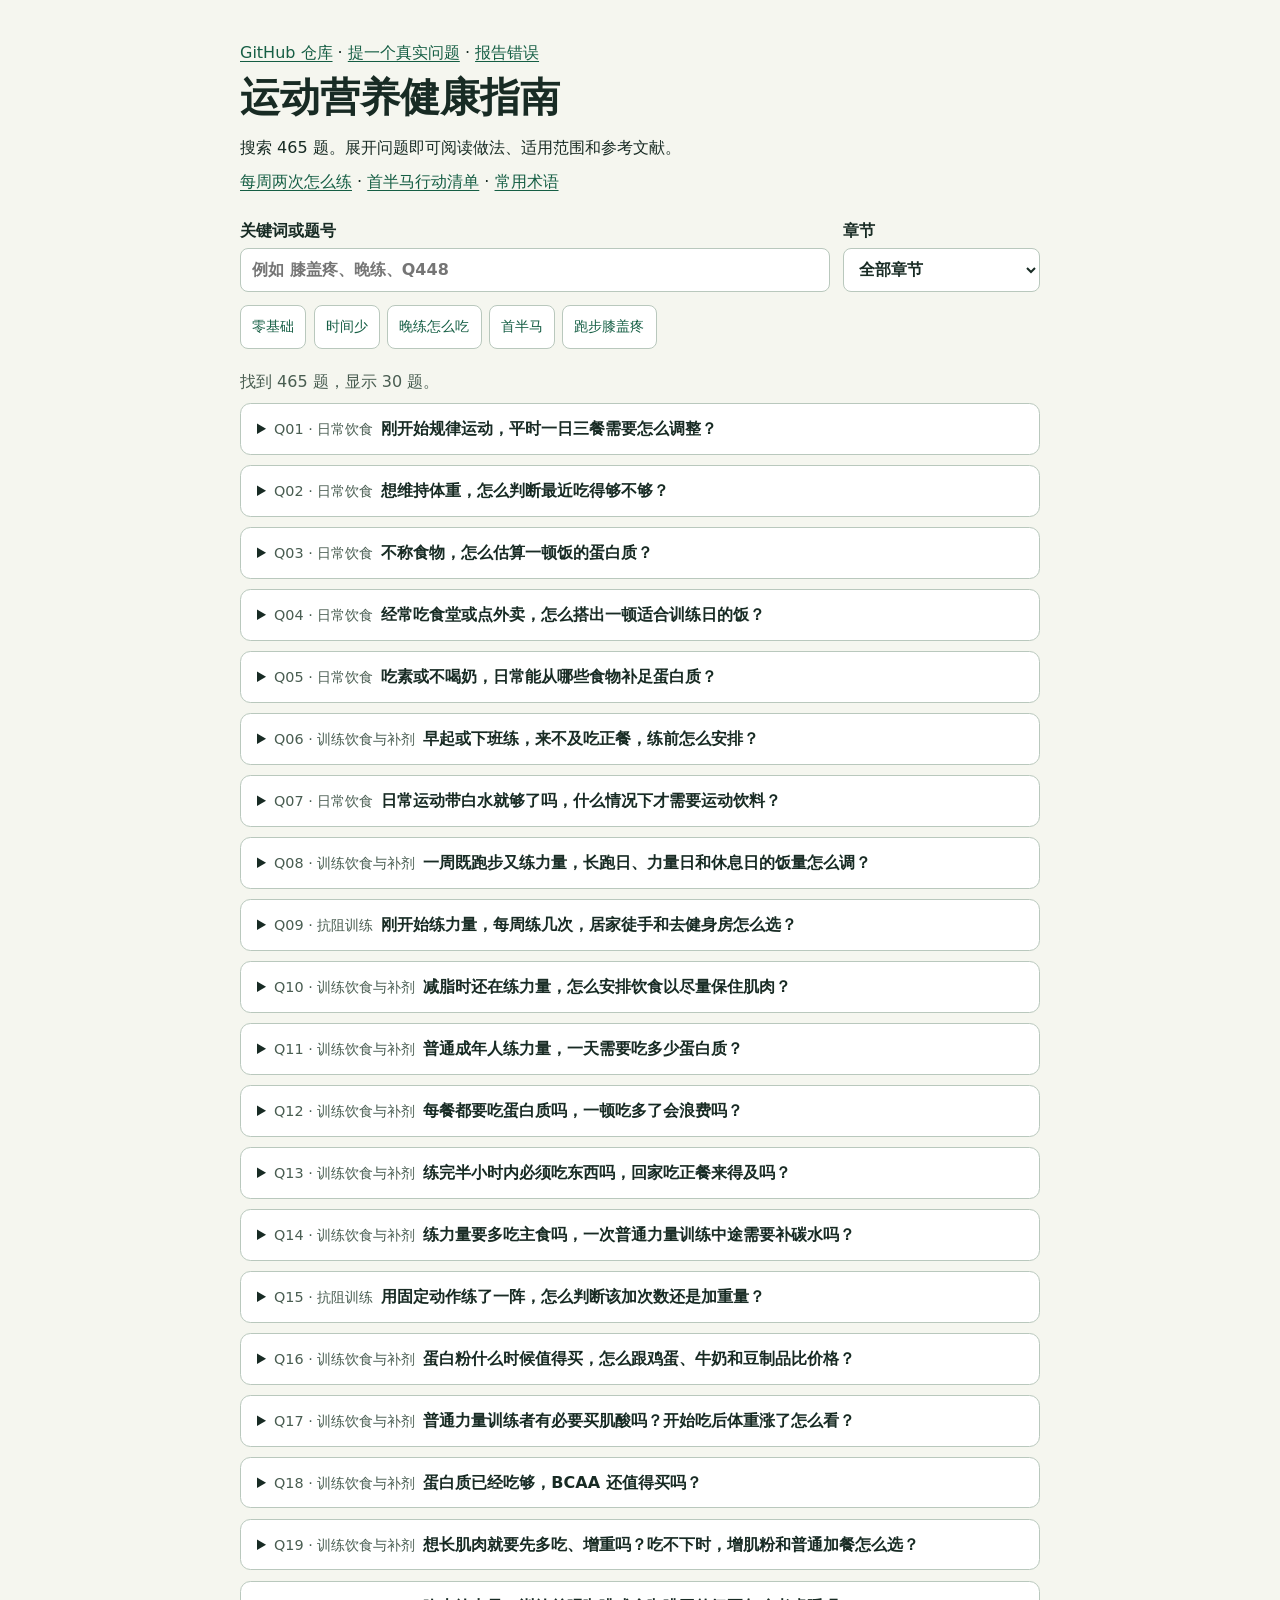
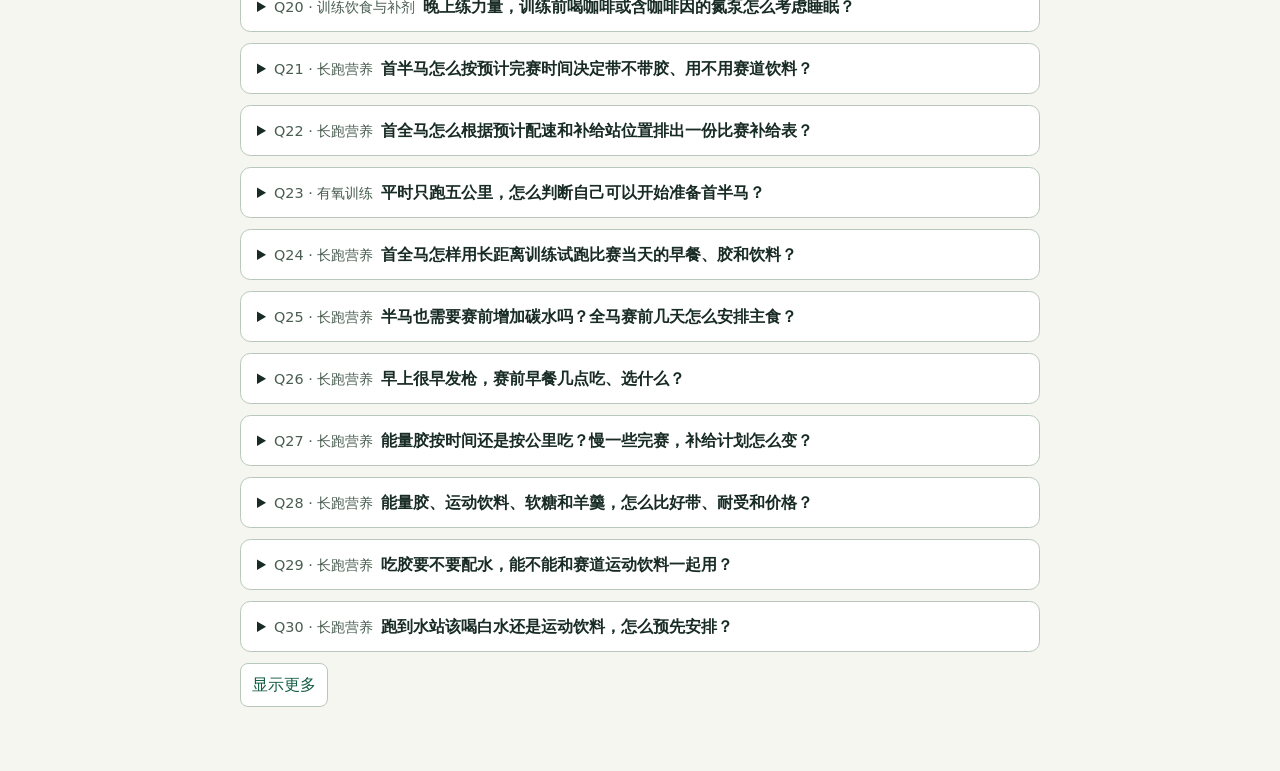
==== docs/index.html @ bcbea0ed "上线指南搜索并补充行动清单和日常活动问答" ====
<!doctype html>
<html lang="zh-CN">
<head>
  <meta charset="utf-8">
  <meta name="viewport" content="width=device-width, initial-scale=1">
  <meta http-equiv="refresh" content="0; url=search.html">
  <title>运动营养健康指南</title>
</head>
<body>
  <p><a href="search.html">打开运动营养健康指南的在线搜索</a></p>
</body>
</html>
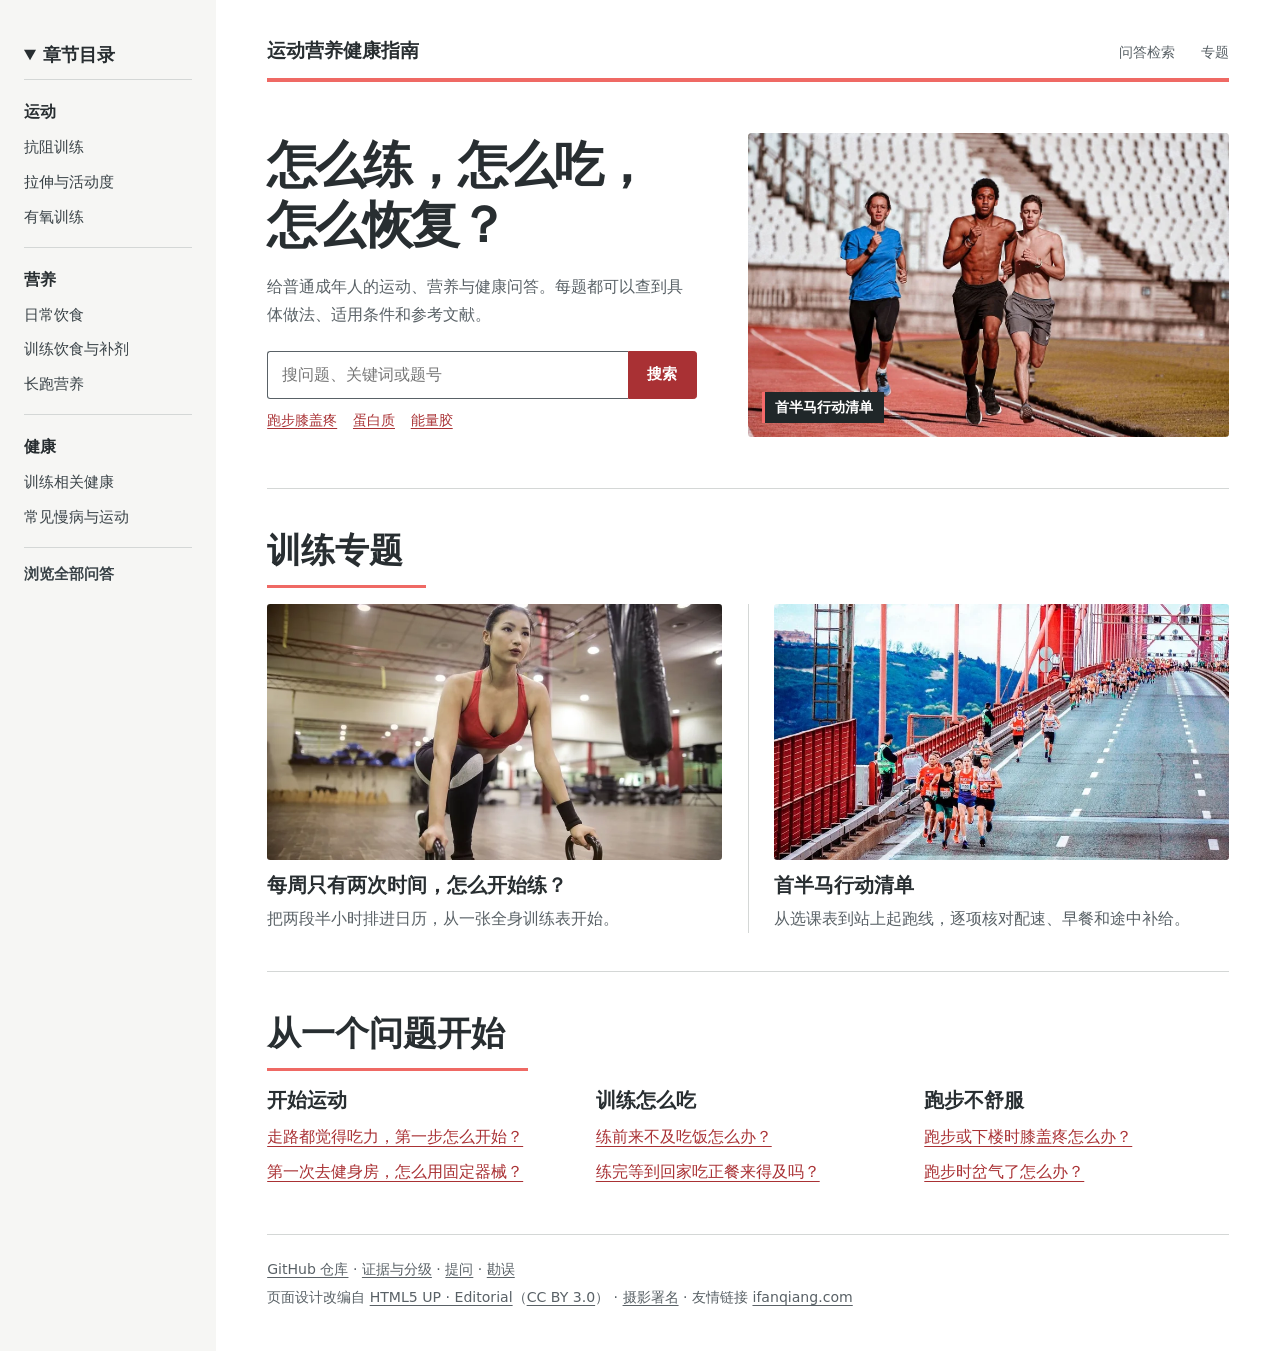
==== commit 3f298910: "用 Editorial 重做指南首页、专题与离线阅读版式" ====
--- a/docs/index.html
+++ b/docs/index.html
@@ -3,10 +3,136 @@
 <head>
   <meta charset="utf-8">
   <meta name="viewport" content="width=device-width, initial-scale=1">
-  <meta http-equiv="refresh" content="0; url=search.html">
+  <meta name="color-scheme" content="light dark">
   <title>运动营养健康指南</title>
+  <meta name="description" content="给普通成年人的运动营养健康指南。查询训练、饮食和恢复问题，查看具体做法、适用条件和参考文献。">
+  <script>
+    // Older links can point to the site root with a reader query or question anchor.
+    const searchParams = new URLSearchParams(location.search);
+    const questionAnchor = location.hash.match(/^#(Q\d+)$/i);
+    if (questionAnchor || ['q', 'chapter', 'evidence'].some(key => searchParams.has(key)) || location.hash === '#results') {
+      const reader = new URL('search.html', location.href);
+      reader.search = location.search;
+      if (questionAnchor && !reader.searchParams.has('q')) reader.searchParams.set('q', questionAnchor[1].toUpperCase());
+      reader.hash = questionAnchor ? 'results' : location.hash;
+      location.replace(reader.href);
+    }
+  </script>
+  <link rel="stylesheet" href="assets/editorial.css">
+  <script src="assets/editorial.js" defer></script>
 </head>
-<body>
-  <p><a href="search.html">打开运动营养健康指南的在线搜索</a></p>
+<body class="home">
+  <a class="skip-link" href="#main">跳到正文</a>
+  <div id="wrapper">
+    <main id="main">
+      <div class="inner">
+        <header id="header">
+          <a href="./" class="logo"><strong>运动营养健康指南</strong></a>
+          <nav class="header-nav" aria-label="站内导航">
+            <a href="search.html">问答检索</a>
+            <a href="#guides">专题</a>
+          </nav>
+        </header>
+
+        <section id="banner" aria-labelledby="cover-title">
+          <div class="content">
+            <h1 id="cover-title">怎么练，怎么吃，<br>怎么恢复？</h1>
+            <p>给普通成年人的运动、营养与健康问答。每题都可以查到具体做法、适用条件和参考文献。</p>
+            <form action="search.html" method="get" role="search" class="home-search">
+              <label for="home-query" class="sr-only">搜索问题、关键词或题号</label>
+              <input type="search" id="home-query" name="q" placeholder="搜问题、关键词或题号">
+              <button type="submit" class="button primary">搜索</button>
+            </form>
+            <nav class="search-examples" aria-label="常用搜索">
+              <a href="search.html?q=跑步膝盖疼">跑步膝盖疼</a>
+              <a href="search.html?q=蛋白质">蛋白质</a>
+              <a href="search.html?q=能量胶">能量胶</a>
+            </nav>
+          </div>
+          <a href="first-half-marathon.html" class="image object">
+            <img src="assets/running-cover.webp" width="1125" height="750" alt="三位跑者沿体育场的红色跑道迎面跑来" fetchpriority="high">
+            <span class="cover-caption">首半马行动清单</span>
+          </a>
+        </section>
+
+        <section id="guides" aria-labelledby="guides-heading">
+          <header class="major"><h2 id="guides-heading">训练专题</h2></header>
+          <div class="posts">
+            <article>
+              <a class="image" href="start-with-two-sessions.html" tabindex="-1" aria-hidden="true">
+                <img src="assets/strength-feature.webp" width="840" height="560" loading="lazy" alt="">
+              </a>
+              <h3><a href="start-with-two-sessions.html">每周只有两次时间，怎么开始练？</a></h3>
+              <p>把两段半小时排进日历，从一张全身训练表开始。</p>
+            </article>
+            <article>
+              <a class="image" href="first-half-marathon.html" tabindex="-1" aria-hidden="true">
+                <img src="assets/race-feature.webp" width="840" height="473" loading="lazy" alt="">
+              </a>
+              <h3><a href="first-half-marathon.html">首半马行动清单</a></h3>
+              <p>从选课表到站上起跑线，逐项核对配速、早餐和途中补给。</p>
+            </article>
+          </div>
+        </section>
+
+        <section aria-labelledby="start-heading">
+          <header class="major"><h2 id="start-heading">从一个问题开始</h2></header>
+          <div class="topic-groups">
+            <div><h3>开始运动</h3><ul>
+              <li><a href="search.html?q=Q401#results">走路都觉得吃力，第一步怎么开始？</a></li>
+              <li><a href="search.html?q=Q41#results">第一次去健身房，怎么用固定器械？</a></li>
+            </ul></div>
+            <div><h3>训练怎么吃</h3><ul>
+              <li><a href="search.html?q=Q06#results">练前来不及吃饭怎么办？</a></li>
+              <li><a href="search.html?q=Q13#results">练完等到回家吃正餐来得及吗？</a></li>
+            </ul></div>
+            <div><h3>跑步不舒服</h3><ul>
+              <li><a href="search.html?q=Q329#results">跑步或下楼时膝盖疼怎么办？</a></li>
+              <li><a href="search.html?q=Q448#results">跑步时岔气了怎么办？</a></li>
+            </ul></div>
+          </div>
+        </section>
+
+        <footer class="site-footer">
+          <nav aria-label="项目与反馈">
+            <a href="https://github.com/jiangweiqi001/sports-nutrition-health">GitHub 仓库</a> ·
+            <a href="https://github.com/jiangweiqi001/sports-nutrition-health/blob/main/docs/evidence.md">证据与分级</a> ·
+            <a href="https://github.com/jiangweiqi001/sports-nutrition-health/issues/new?template=1-question.yml">提问</a> ·
+            <a href="https://github.com/jiangweiqi001/sports-nutrition-health/issues/new?template=2-correction.yml">勘误</a>
+          </nav>
+          <p>页面设计改编自 <a href="https://html5up.net/editorial">HTML5 UP · Editorial</a>（<a href="https://creativecommons.org/licenses/by/3.0/">CC BY 3.0</a>） · <a href="https://github.com/jiangweiqi001/sports-nutrition-health/blob/main/docs/assets/photo-credits.md">摄影署名</a> · 友情链接 <a href="https://ifanqiang.com/">ifanqiang.com</a></p>
+        </footer>
+      </div>
+    </main>
+
+    <aside id="sidebar">
+      <details class="chapter-menu">
+        <summary>章节目录</summary>
+        <nav id="menu" class="menu-inner" aria-label="指南章节">
+          <div class="menu-group"><h3>运动</h3>
+            <ul>
+              <li><a href="search.html?chapter=抗阻训练">抗阻训练</a></li>
+              <li><a href="search.html?chapter=拉伸与活动度">拉伸与活动度</a></li>
+              <li><a href="search.html?chapter=有氧训练">有氧训练</a></li>
+            </ul>
+          </div>
+          <div class="menu-group"><h3>营养</h3>
+            <ul>
+              <li><a href="search.html?chapter=日常饮食">日常饮食</a></li>
+              <li><a href="search.html?chapter=训练饮食与补剂">训练饮食与补剂</a></li>
+              <li><a href="search.html?chapter=长跑营养">长跑营养</a></li>
+            </ul>
+          </div>
+          <div class="menu-group"><h3>健康</h3>
+            <ul>
+              <li><a href="search.html?chapter=训练相关健康">训练相关健康</a></li>
+              <li><a href="search.html?chapter=常见慢病与运动">常见慢病与运动</a></li>
+            </ul>
+          </div>
+          <a href="search.html" class="all-questions">浏览全部问答</a>
+        </nav>
+      </details>
+    </aside>
+  </div>
 </body>
 </html>
--- a/docs/assets/editorial.css
+++ b/docs/assets/editorial.css
@@ -0,0 +1,183 @@
+/*
+ * Editorial by HTML5 UP · html5up.net · @ajlkn
+ * Based on the Editorial masthead, banner, sidebar, major headings and posts.
+ * Adapted for the Chinese guide, keyboard navigation and offline reading.
+ * Creative Commons Attribution 3.0 · https://html5up.net/license
+ */
+:root {
+  color-scheme: light dark;
+  --paper: #fff;
+  --surface: #f6f6f4;
+  --ink: #282e31;
+  --text: #394247;
+  --quiet: #596166;
+  --line: #d4d7d6;
+  --rule: #ef6964;
+  --accent: #a93134;
+  --sans: "PingFang SC", "Microsoft YaHei", system-ui, sans-serif;
+  --serif: "Songti SC", "Noto Serif CJK SC", "Source Han Serif SC", "STSong", "SimSun", Georgia, serif;
+}
+@media (prefers-color-scheme: dark) {
+  :root {
+    --paper: #1b2022;
+    --surface: #242a2d;
+    --ink: #f2f1ed;
+    --text: #e0e3e1;
+    --quiet: #b7c1c2;
+    --line: #50585a;
+    --accent: #ffa6a0;
+    --rule: #f27c75;
+  }
+}
+*, *::before, *::after { box-sizing: border-box; }
+[hidden] { display: none !important; }
+body { margin: 0; color: var(--text); background: var(--paper); font: 1rem/1.75 var(--sans); }
+a { color: var(--accent); text-underline-offset: .23em; text-decoration-thickness: 1px; }
+a:hover { text-decoration: underline; }
+:focus-visible { outline: 3px solid var(--accent); outline-offset: 4px; }
+h1, h2, h3 { color: var(--ink); font-family: var(--serif); font-weight: 700; line-height: 1.35; }
+h1, h2, h3, p, ul, ol, figure { margin-block-start: 0; }
+h1 { font-size: clamp(2.35rem, 4.4vw, 4.2rem); margin-bottom: .35em; }
+h2 { font-size: clamp(1.5rem, 2.7vw, 2.15rem); }
+h3 { font-size: 1.24rem; }
+p { margin-bottom: 1em; }
+button, input, select, textarea { font: inherit; color: var(--ink); }
+input, select, textarea { background: var(--paper); }
+button, summary { cursor: pointer; }
+button, .button {
+  color: var(--accent); background: var(--paper); border: 1px solid var(--accent);
+  font: 650 .94rem/1.25 var(--sans); padding: .65rem 1.05rem; border-radius: .2rem;
+}
+.button { min-height: 2.75rem; display: inline-flex; align-items: center; justify-content: center; text-decoration: none; }
+button:hover, .button:hover { background: var(--surface); }
+img { display: block; max-width: 100%; }
+.skip-link { position: absolute; top: 0; left: .75rem; z-index: 5; transform: translateY(-150%); padding: .45rem .75rem; color: var(--ink); background: var(--paper); }
+.skip-link:focus { transform: none; }
+#wrapper { display: flex; flex-direction: row-reverse; min-height: 100vh; align-items: stretch; }
+#main { flex: 1 1 auto; min-width: 0; width: 100%; }
+#main > .inner { width: 100%; max-width: 84rem; margin: 0 auto; padding: 0 clamp(1.25rem, 4vw, 4.5rem) .1rem; }
+#header {
+  display: flex; gap: 1.1rem; justify-content: space-between; align-items: baseline;
+  border-bottom: solid 4px var(--rule); padding: clamp(1.3rem, 3vw, 2.6rem) 0 .75rem;
+}
+#header .logo { color: var(--ink); font: 700 1.2rem/1.4 var(--serif); text-decoration: none; }
+#header a:hover { text-decoration: underline; }
+.header-nav { display: flex; gap: clamp(.7rem, 2vw, 1.8rem); flex-wrap: wrap; align-items: center; font-size: .9rem; }
+.header-nav a { color: var(--quiet); text-decoration: none; }
+#banner { display: flex; align-items: stretch; gap: clamp(1.4rem, 4vw, 4.5rem); padding: clamp(2rem, 4vw, 4.5rem) 0; }
+#banner .content { flex: 1; min-width: 0; align-self: center; }
+#banner .image.object { display: block; flex: 0 1 50%; overflow: hidden; border-radius: .24rem; }
+#banner .image.object img { width: 100%; height: 100%; min-height: 18rem; max-height: 31rem; object-fit: cover; }
+#banner .content > :last-child { margin-bottom: 0; }
+header.major > :last-child {
+  border-bottom: solid 3px var(--rule); display: inline-block;
+  margin: 0 0 1rem; padding: 0 .65em .32em 0;
+}
+.posts { display: grid; grid-template-columns: repeat(2, minmax(0,1fr)); gap: clamp(1.5rem, 4vw, 3.75rem); }
+.posts article { min-width: 0; position: relative; }
+.posts article + article::before {
+  content: ""; position: absolute; left: calc(clamp(1.5rem, 4vw, 3.75rem) / -2);
+  top: 0; bottom: 0; border-left: 1px solid var(--line);
+}
+.posts .image { display: block; overflow: hidden; border-radius: .2rem; }
+.posts .image img { width: 100%; height: auto; aspect-ratio: 1.78; object-fit: cover; object-position: center 20%; }
+.posts img[src$="strength-feature.webp"], .guide-intro img[src$="strength-feature.webp"] { object-position: center top; }
+.posts h3 { margin: .8rem 0 .35rem; }
+.posts h3 a { color: var(--ink); text-decoration: none; }
+.posts h3 a:hover { text-decoration: underline; }
+#sidebar {
+  flex: 0 0 clamp(13.5rem, 16vw, 17.5rem); min-width: 0;
+  padding: clamp(1.3rem, 3vw, 2.6rem) 1.5rem 2rem; background: var(--surface);
+}
+#sidebar .chapter-menu { position: sticky; top: 1rem; max-height: calc(100vh - 2rem); overflow: auto; }
+.chapter-menu > summary { color: var(--ink); font: 700 1.14rem/1.45 var(--serif); padding: .25rem 0 .65rem; }
+.menu-inner h2, .menu-inner h3 { font: 700 1.03rem/1.5 var(--serif); margin: .9rem 0 .3rem; }
+.menu-inner ul { margin: 0; padding: 0; list-style: none; }
+.menu-inner a { color: var(--text); text-decoration: none; display: block; padding: .28rem 0; font-size: .92rem; }
+.menu-inner a:hover { color: var(--accent); text-decoration: underline; }
+.site-footer { border-top: 1px solid var(--line); margin-top: 2.5rem; padding: 1.4rem 0 2.25rem; font-size: .88rem; color: var(--quiet); }
+.site-footer p { margin: .25em 0; }
+.site-footer a { color: inherit; }
+@media (max-width: 79.99rem) {
+  #wrapper { flex-direction: column; }
+  #sidebar { flex: none; order: -1; padding: 0 clamp(1.25rem, 4vw, 4.5rem); border-bottom: 1px solid var(--line); }
+  #sidebar .chapter-menu { position: static; max-height: none; }
+  .chapter-menu > summary { font: 650 .94rem/1.5 var(--sans); padding: .55rem 0; }
+  .menu-inner { padding-bottom: .8rem; }
+}
+@media (max-width: 46rem) {
+  #header { align-items: center; gap: .65rem; padding-top: 1rem; }
+  #header .logo { font-size: 1.06rem; }
+  .header-nav { gap: .75rem; font-size: .85rem; }
+  #banner { flex-direction: column; gap: 1.25rem; padding: 1.65rem 0 1.85rem; }
+  #banner .content { align-self: stretch; }
+  #banner .image.object { flex-basis: auto; }
+  #banner .image.object img { min-height: 0; max-height: none; aspect-ratio: 2; }
+  .posts { grid-template-columns: 1fr; }
+  .posts article + article::before { display: none; }
+}
+@media (max-width: 23rem) {
+  #header { flex-wrap: wrap; }
+}
+.sr-only { position: absolute; width: 1px; height: 1px; padding: 0; margin: -1px; overflow: hidden; clip-path: inset(50%); white-space: nowrap; border: 0; }
+.home-search { display: flex; align-items: stretch; max-width: 32rem; margin-top: 1.35rem; }
+.home-search input { width: 100%; min-width: 0; min-height: 3rem; padding: .55rem .85rem; border: 1px solid var(--quiet); border-right: 0; border-radius: .2rem 0 0 .2rem; }
+.home-search button { flex: none; border: 1px solid var(--accent); border-radius: 0 .2rem .2rem 0; background: var(--accent); color: var(--paper); padding: 0 1.15rem; }
+.search-examples { color: var(--quiet); font-size: .9rem; margin-top: .6rem; }
+.search-examples a { margin-right: .7rem; }
+#main .article-inner { max-width: 78rem; }
+.guide-intro { display: grid; grid-template-columns: 3fr 2fr; gap: clamp(1.2rem, 4vw, 3.6rem); align-items: center; border-bottom: 1px solid var(--line); padding: clamp(1.75rem,4vw,3.75rem) 0; }
+.guide-intro h1 { max-width: 15em; font-size: clamp(2rem, 4vw, 3.4rem); text-wrap: balance; }
+.guide-intro p { color: var(--quiet); max-width: 41em; margin: 0; }
+.guide-intro img { width: 100%; height: clamp(11.5rem,18vw,17rem); object-fit: cover; border-radius: .2rem; }
+.guide-content { display: grid; grid-template-columns: minmax(0, 43rem) minmax(10rem, 15rem); justify-content: space-between; gap: clamp(2rem,6vw,5rem); margin: 2.25rem 0; }
+.guide-content nav { grid-column: 2; grid-row: 1; align-self: start; position: sticky; top: 2rem; border-left: 2px solid var(--rule); padding-left: 1.1rem; }
+.guide-content nav h2 { font-size: 1.1rem; margin-bottom: .6rem; }
+.guide-content nav a { display: block; font-size: .94rem; line-height: 1.6; padding: .3rem 0; color: var(--quiet); }
+.guide-body { grid-column: 1; grid-row: 1; min-width: 0; }
+.guide-body section + section { margin-top: 2rem; border-top: 1px solid var(--line); padding-top: 1.6rem; }
+.guide-body h2 { font-size: clamp(1.3rem,2.1vw,1.7rem); margin-bottom: .7rem; }
+.guide-body h3 { font-size: 1.1rem; }
+.guide-body p { margin: .6rem 0; }
+.guide-body ul { padding-left: 1.5em; }
+.guide-body li { margin: .35rem 0; }
+.sessions { display: grid; grid-template-columns: 1fr 1fr; gap: 1.2rem; margin: 1.2rem 0; }
+.session { border-left: 2px solid var(--rule); background: var(--surface); padding: .9rem 1rem; }
+.session h3, .session ul { margin-bottom: .3rem; }
+@media (max-width: 48rem) {
+  .guide-content { display: flex; flex-direction: column; gap: 1.65rem; margin-top: 1.6rem; }
+  .guide-content nav { position: static; }
+  .guide-intro { grid-template-columns: 1fr; }
+  .guide-intro img { height: auto; aspect-ratio: 2.5; max-height: 13rem; }
+}
+@media (max-width: 32rem) { .sessions { grid-template-columns: 1fr; gap: .65rem; } }
+/* Cover and section arrangement from Editorial's banner and posts layouts. */
+.home #banner .content h1 { font-size: clamp(2.35rem, 3.9vw, 4.05rem); letter-spacing: -.045em; line-height: 1.2; }
+.home #banner .content > p { color: var(--quiet); max-width: 30em; }
+.home #banner .image.object { position: relative; min-height: 19rem; background: var(--surface); }
+.home #banner .image.object img { position: absolute; inset: 0; min-height: 0; max-height: none; object-position: center 25%; }
+.cover-caption {
+  position: absolute; bottom: .85rem; left: .85rem; background: #202729; color: white;
+  padding: .32rem .68rem; font: 650 .88rem/1.5 var(--sans); border-left: 3px solid #f56a6a;
+}
+.home #main > .inner > section + section { padding: clamp(1.65rem, 3vw, 3.5rem) 0; border-top: 1px solid var(--line); }
+.home #main > .inner > section:last-of-type { padding-bottom: .5rem; }
+.home .posts p { color: var(--quiet); margin: 0; }
+.topic-groups { display: grid; grid-template-columns: repeat(3, minmax(0, 1fr)); gap: 1.5rem; }
+.topic-groups h3 { margin: 0 0 .55rem; }
+.topic-groups ul { list-style: none; margin: 0; padding: 0; }
+.topic-groups li + li { margin-top: .45rem; }
+.menu-group { padding: .35rem 0 .8rem; border-top: 1px solid var(--line); }
+.menu-inner .all-questions { border-top: 1px solid var(--line); padding-top: .85rem; font-weight: 650; }
+@media (min-width: 80rem) {
+  #sidebar:has(.chapter-menu:not([open])) { flex-basis: 7.3rem; padding-inline: .9rem; }
+}
+@media (max-width: 79.99rem) and (min-width: 42rem) {
+  .menu-inner { display: grid; grid-template-columns: repeat(3,1fr); gap: 0 2rem; }
+  .menu-inner .all-questions { grid-column: 1 / -1; }
+}
+@media (max-width: 46rem) {
+  .home #banner .image.object { min-height: 0; aspect-ratio: 2.25; }
+  .home #banner .content h1 { font-size: clamp(2.15rem, 7vw, 3.05rem); }
+  .topic-groups { grid-template-columns: 1fr; gap: 1.15rem; }
+}
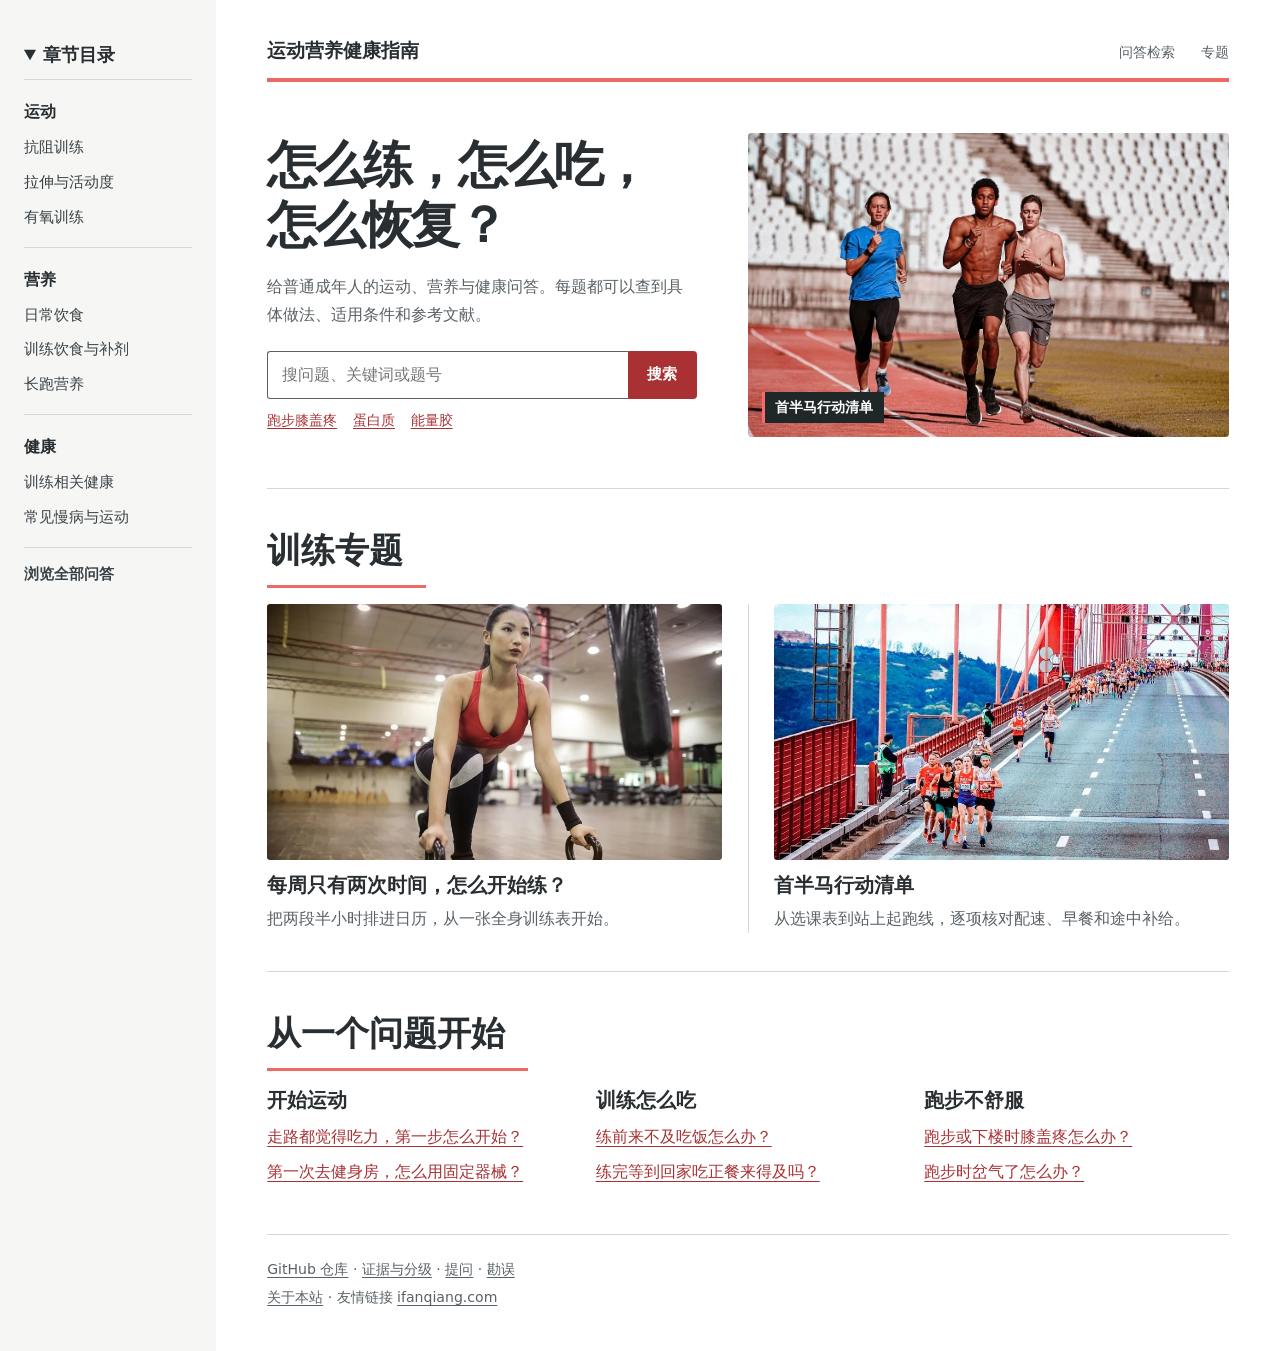
==== commit 8ee6e4e1: "将设计与摄影说明移入关于页，修复两条参考链接" ====
--- a/docs/index.html
+++ b/docs/index.html
@@ -100,7 +100,7 @@
             <a href="https://github.com/jiangweiqi001/sports-nutrition-health/issues/new?template=1-question.yml">提问</a> ·
             <a href="https://github.com/jiangweiqi001/sports-nutrition-health/issues/new?template=2-correction.yml">勘误</a>
           </nav>
-          <p>页面设计改编自 <a href="https://html5up.net/editorial">HTML5 UP · Editorial</a>（<a href="https://creativecommons.org/licenses/by/3.0/">CC BY 3.0</a>） · <a href="https://github.com/jiangweiqi001/sports-nutrition-health/blob/main/docs/assets/photo-credits.md">摄影署名</a> · 友情链接 <a href="https://ifanqiang.com/">ifanqiang.com</a></p>
+          <p><a href="about.html">关于本站</a> · 友情链接 <a href="https://ifanqiang.com/">ifanqiang.com</a></p>
         </footer>
       </div>
     </main>
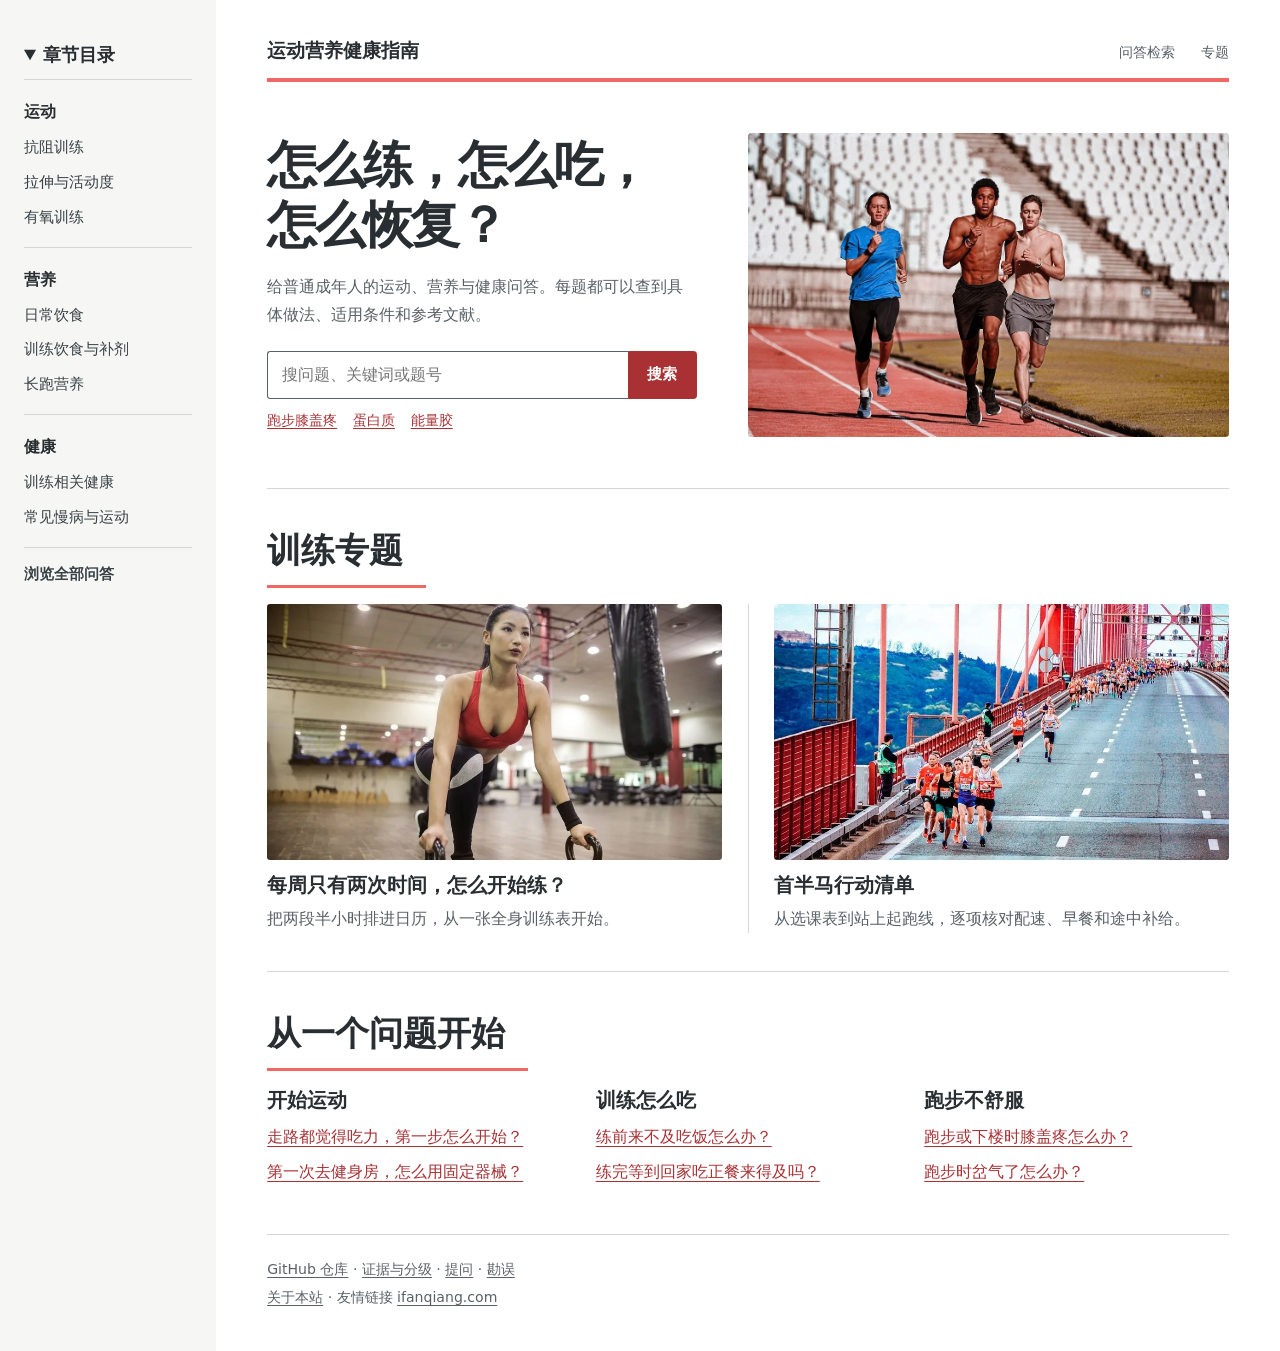
==== commit 43484fe5: "移除首页封面重复的首半马专题入口" ====
--- a/docs/index.html
+++ b/docs/index.html
@@ -49,10 +49,9 @@
               <a href="search.html?q=能量胶">能量胶</a>
             </nav>
           </div>
-          <a href="first-half-marathon.html" class="image object">
+          <div class="image object">
             <img src="assets/running-cover.webp" width="1125" height="750" alt="三位跑者沿体育场的红色跑道迎面跑来" fetchpriority="high">
-            <span class="cover-caption">首半马行动清单</span>
-          </a>
+          </div>
         </section>
 
         <section id="guides" aria-labelledby="guides-heading">
--- a/docs/assets/editorial.css
+++ b/docs/assets/editorial.css
@@ -156,10 +156,6 @@
 .home #banner .content > p { color: var(--quiet); max-width: 30em; }
 .home #banner .image.object { position: relative; min-height: 19rem; background: var(--surface); }
 .home #banner .image.object img { position: absolute; inset: 0; min-height: 0; max-height: none; object-position: center 25%; }
-.cover-caption {
-  position: absolute; bottom: .85rem; left: .85rem; background: #202729; color: white;
-  padding: .32rem .68rem; font: 650 .88rem/1.5 var(--sans); border-left: 3px solid #f56a6a;
-}
 .home #main > .inner > section + section { padding: clamp(1.65rem, 3vw, 3.5rem) 0; border-top: 1px solid var(--line); }
 .home #main > .inner > section:last-of-type { padding-bottom: .5rem; }
 .home .posts p { color: var(--quiet); margin: 0; }
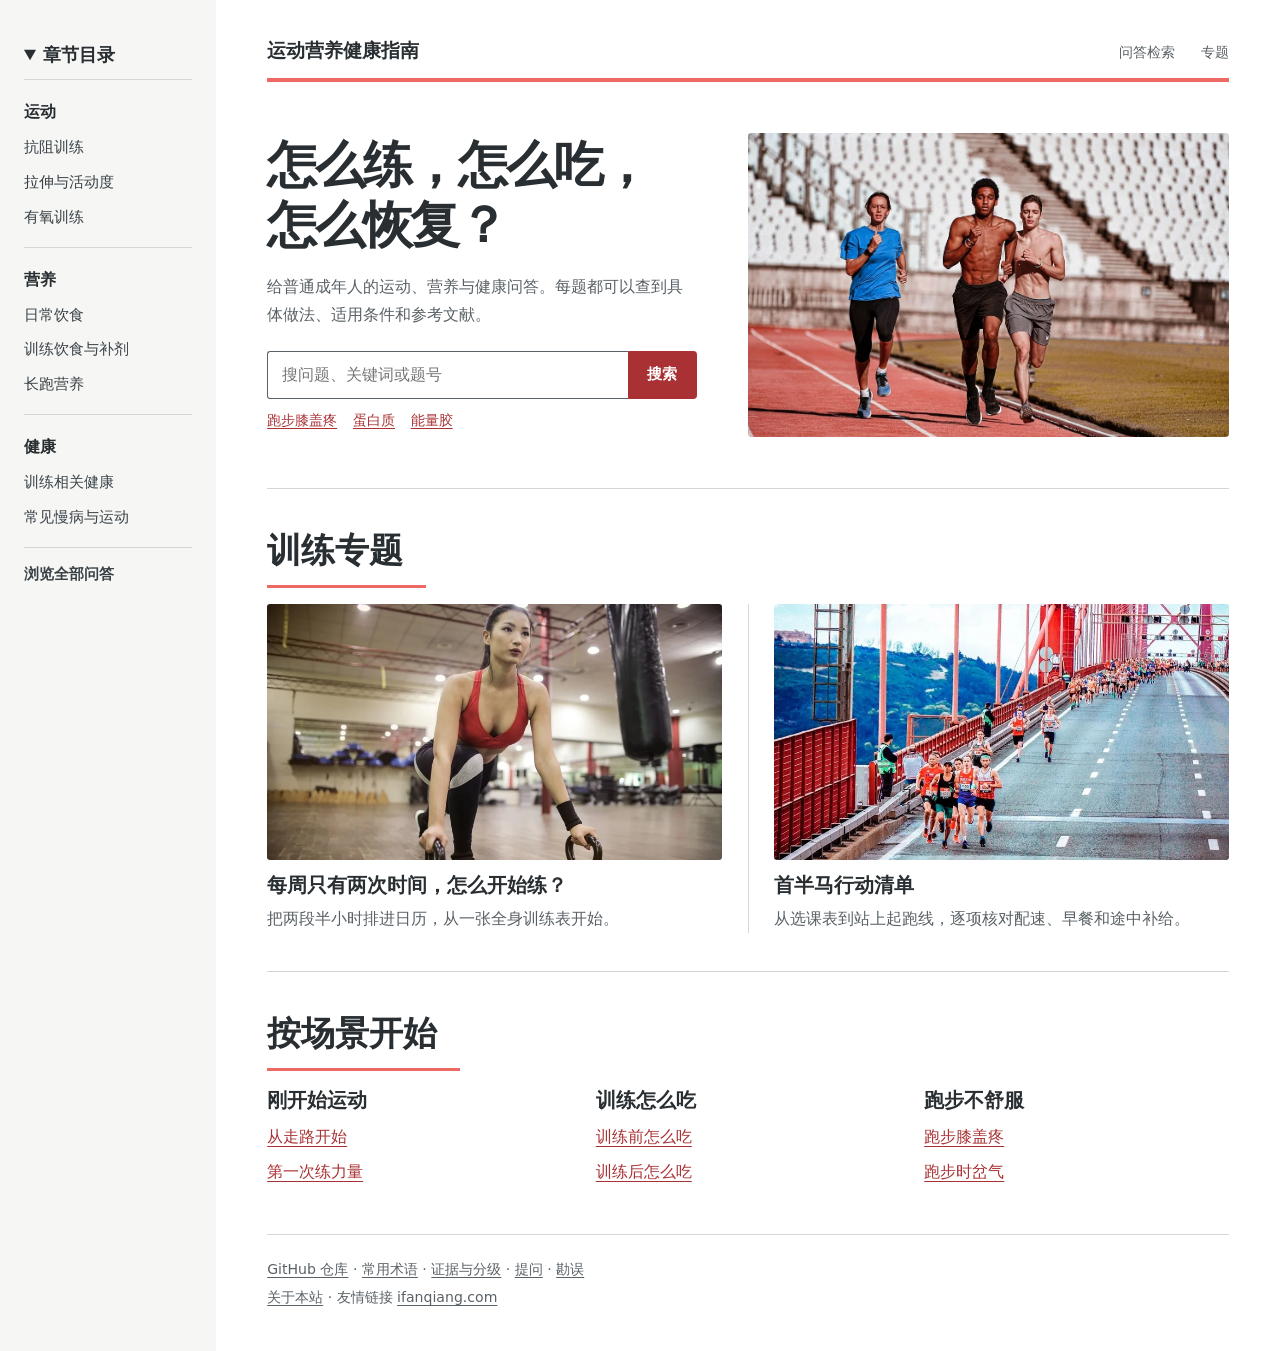
==== commit 78778453: "合并首页专题链接并恢复原指南的场景入口" ====
--- a/docs/index.html
+++ b/docs/index.html
@@ -58,36 +58,36 @@
           <header class="major"><h2 id="guides-heading">训练专题</h2></header>
           <div class="posts">
             <article>
-              <a class="image" href="start-with-two-sessions.html" tabindex="-1" aria-hidden="true">
-                <img src="assets/strength-feature.webp" width="840" height="560" loading="lazy" alt="">
+              <a class="topic-link" href="start-with-two-sessions.html">
+                <span class="image"><img src="assets/strength-feature.webp" width="840" height="560" loading="lazy" alt=""></span>
+                <h3>每周只有两次时间，怎么开始练？</h3>
               </a>
-              <h3><a href="start-with-two-sessions.html">每周只有两次时间，怎么开始练？</a></h3>
               <p>把两段半小时排进日历，从一张全身训练表开始。</p>
             </article>
             <article>
-              <a class="image" href="first-half-marathon.html" tabindex="-1" aria-hidden="true">
-                <img src="assets/race-feature.webp" width="840" height="473" loading="lazy" alt="">
+              <a class="topic-link" href="first-half-marathon.html">
+                <span class="image"><img src="assets/race-feature.webp" width="840" height="473" loading="lazy" alt=""></span>
+                <h3>首半马行动清单</h3>
               </a>
-              <h3><a href="first-half-marathon.html">首半马行动清单</a></h3>
               <p>从选课表到站上起跑线，逐项核对配速、早餐和途中补给。</p>
             </article>
           </div>
         </section>
 
         <section aria-labelledby="start-heading">
-          <header class="major"><h2 id="start-heading">从一个问题开始</h2></header>
+          <header class="major"><h2 id="start-heading">按场景开始</h2></header>
           <div class="topic-groups">
-            <div><h3>开始运动</h3><ul>
-              <li><a href="search.html?q=Q401#results">走路都觉得吃力，第一步怎么开始？</a></li>
-              <li><a href="search.html?q=Q41#results">第一次去健身房，怎么用固定器械？</a></li>
+            <div><h3>刚开始运动</h3><ul>
+              <li><a href="search.html?q=Q401#results">从走路开始</a></li>
+              <li><a href="search.html?q=Q09#results">第一次练力量</a></li>
             </ul></div>
             <div><h3>训练怎么吃</h3><ul>
-              <li><a href="search.html?q=Q06#results">练前来不及吃饭怎么办？</a></li>
-              <li><a href="search.html?q=Q13#results">练完等到回家吃正餐来得及吗？</a></li>
+              <li><a href="search.html?q=Q06#results">训练前怎么吃</a></li>
+              <li><a href="search.html?q=Q13#results">训练后怎么吃</a></li>
             </ul></div>
             <div><h3>跑步不舒服</h3><ul>
-              <li><a href="search.html?q=Q329#results">跑步或下楼时膝盖疼怎么办？</a></li>
-              <li><a href="search.html?q=Q448#results">跑步时岔气了怎么办？</a></li>
+              <li><a href="search.html?q=Q329#results">跑步膝盖疼</a></li>
+              <li><a href="search.html?q=Q448#results">跑步时岔气</a></li>
             </ul></div>
           </div>
         </section>
@@ -95,6 +95,7 @@
         <footer class="site-footer">
           <nav aria-label="项目与反馈">
             <a href="https://github.com/jiangweiqi001/sports-nutrition-health">GitHub 仓库</a> ·
+            <a href="https://github.com/jiangweiqi001/sports-nutrition-health/blob/main/docs/glossary.md">常用术语</a> ·
             <a href="https://github.com/jiangweiqi001/sports-nutrition-health/blob/main/docs/evidence.md">证据与分级</a> ·
             <a href="https://github.com/jiangweiqi001/sports-nutrition-health/issues/new?template=1-question.yml">提问</a> ·
             <a href="https://github.com/jiangweiqi001/sports-nutrition-health/issues/new?template=2-correction.yml">勘误</a>
--- a/docs/assets/editorial.css
+++ b/docs/assets/editorial.css
@@ -83,8 +83,8 @@
 .posts .image img { width: 100%; height: auto; aspect-ratio: 1.78; object-fit: cover; object-position: center 20%; }
 .posts img[src$="strength-feature.webp"], .guide-intro img[src$="strength-feature.webp"] { object-position: center top; }
 .posts h3 { margin: .8rem 0 .35rem; }
-.posts h3 a { color: var(--ink); text-decoration: none; }
-.posts h3 a:hover { text-decoration: underline; }
+.posts .topic-link { display: block; color: var(--ink); text-decoration: none; }
+.posts .topic-link:hover h3, .posts .topic-link:focus-visible h3 { text-decoration: underline; }
 #sidebar {
   flex: 0 0 clamp(13.5rem, 16vw, 17.5rem); min-width: 0;
   padding: clamp(1.3rem, 3vw, 2.6rem) 1.5rem 2rem; background: var(--surface);
